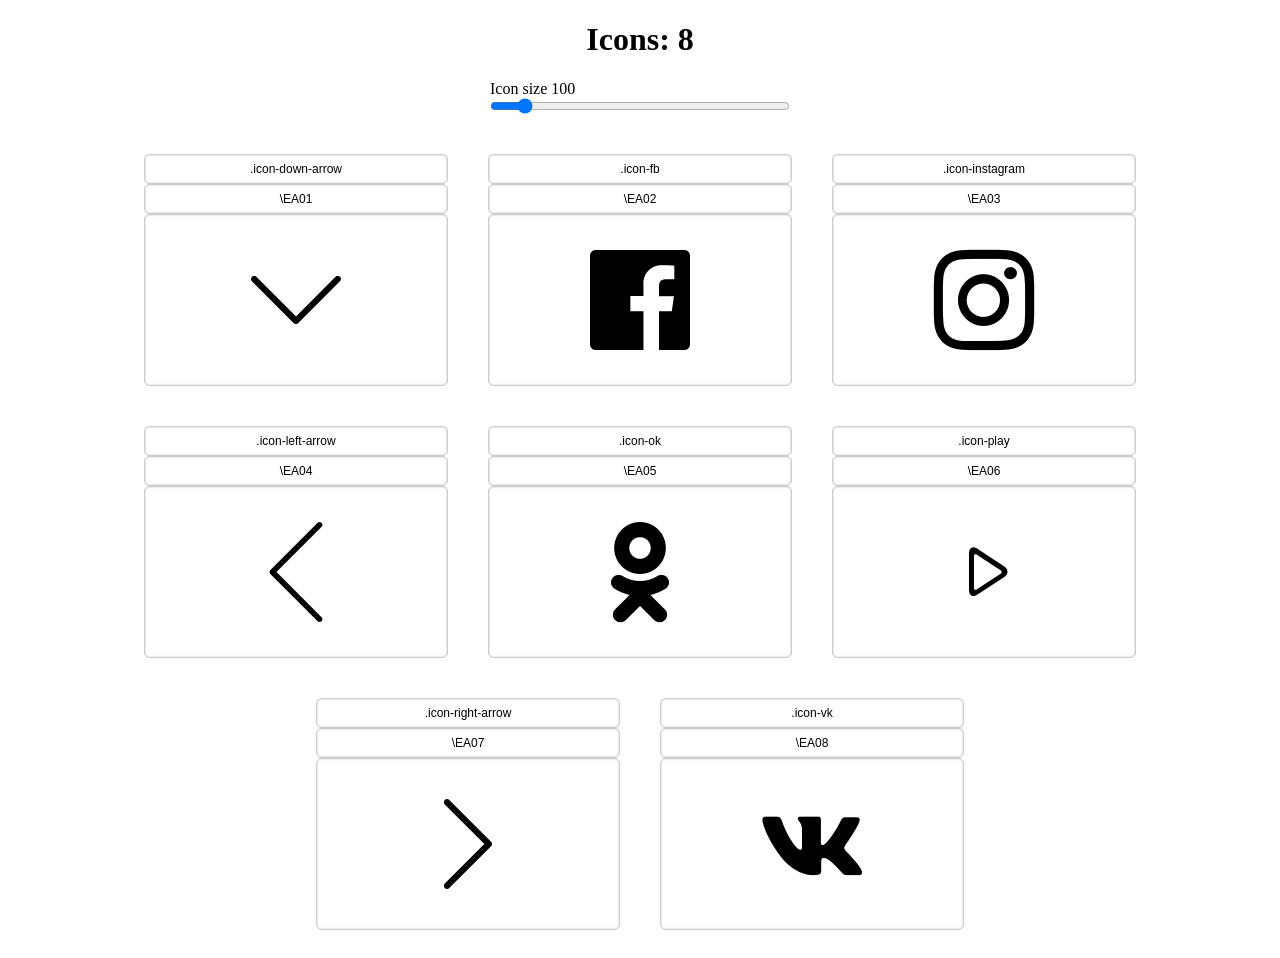
==== docs/iconfont.html @ b315520a "fix" ====
<!DOCTYPE html>
<html>
<head>
  <meta charset="utf-8">
  <meta http-equiv="X-UA-Compatible" content="IE=edge">
  <title>Iconfont Preview</title>
  <style type="text/css" media="all">
    @font-face {
      font-family: "iconfont";
      src: url('fonts/iconfont.eot');
      src: url('fonts/iconfont.eot?#iefix') format('eot'),
        url('fonts/iconfont.woff2') format('woff2'),
        url('fonts/iconfont.woff') format('woff'),
        url('fonts/iconfont.ttf') format('truetype');
      font-weight: normal;
      font-style: normal;
    }

    h1 {
      text-align: center;
    }

    .icons-list {
      list-style-type: none;
      margin: 0;
      padding: 0;
      font-size: 0;
      text-align: center;
    }

    .icon-box {
      display: inline-block;
      vertical-align: middle;
      min-width: 200px;
      min-height: 200px;
      padding: 20px;
      border-radius: 5px;
    }

    .icon-container {
      min-height: 170px;
      text-align: center;
      font-size: 100px;
      display: flex;
      align-items: center;
      justify-content: center;
      border: 1px solid #CCC;
      border-radius: 5px;
      box-shadow: inset 0 0 3px 0 rgba(0, 0, 0, 0.2);
    }

    input:not([type=range]) {
      display: inline-block;
      vertical-align: top;
      width: 100%;
      box-sizing: border-box;
      font-size: 12px;
      border-radius: 5px;
      height: 30px;
      padding: 0;
      text-align: center;
      border: 1px solid #CCC;
      box-shadow: inset 0 0 3px 0 rgba(0, 0, 0, 0.2);
      -webkit-appearance: none;
    }

    input[type=range] {
      display: block;
      width: 100%;
      max-width: 500px;
      margin: auto;
    }

    .icon-class-name {
      width: 70%;
    }

    .icon-unicode {
      width: 30%;
    }

    .icon {
      font-family: "iconfont";
      display: inline-block;
      vertical-align: middle;
      font-style: normal;
      font-weight: normal;
      text-rendering: auto;
      speak: none;
      min-width: 1em;
      line-height: 1;
      -webkit-font-smoothing: antialiased;
      -moz-osx-font-smoothing: grayscale;
    }
    
    .icon-down-arrow:before {
      content: "\EA01";
    }
    .icon-fb:before {
      content: "\EA02";
    }
    .icon-instagram:before {
      content: "\EA03";
    }
    .icon-left-arrow:before {
      content: "\EA04";
    }
    .icon-ok:before {
      content: "\EA05";
    }
    .icon-play:before {
      content: "\EA06";
    }
    .icon-right-arrow:before {
      content: "\EA07";
    }
    .icon-vk:before {
      content: "\EA08";
    }
  </style>
</head>
<body>
  <h1>Icons: <span id="count"></span></h1>

  <label style="display: block; width: 300px; margin: 20px auto;">
    Icon size <output for="size" id="size-value">100</output>
    <input type="range" id="size" value="100" min="6" max="1000">
  </label>

  <ul class="icons-list">
    
    <li class="icon-box">
      <input class="icon-class-name autoselect" type="text" value=".icon-down-arrow" readonly>
      <input class="icon-unicode autoselect" type="text" value="\EA01" readonly>
      <div class="icon-container">
        <i class="icon icon-down-arrow"></i>
      </div>
    </li>
    
    <li class="icon-box">
      <input class="icon-class-name autoselect" type="text" value=".icon-fb" readonly>
      <input class="icon-unicode autoselect" type="text" value="\EA02" readonly>
      <div class="icon-container">
        <i class="icon icon-fb"></i>
      </div>
    </li>
    
    <li class="icon-box">
      <input class="icon-class-name autoselect" type="text" value=".icon-instagram" readonly>
      <input class="icon-unicode autoselect" type="text" value="\EA03" readonly>
      <div class="icon-container">
        <i class="icon icon-instagram"></i>
      </div>
    </li>
    
    <li class="icon-box">
      <input class="icon-class-name autoselect" type="text" value=".icon-left-arrow" readonly>
      <input class="icon-unicode autoselect" type="text" value="\EA04" readonly>
      <div class="icon-container">
        <i class="icon icon-left-arrow"></i>
      </div>
    </li>
    
    <li class="icon-box">
      <input class="icon-class-name autoselect" type="text" value=".icon-ok" readonly>
      <input class="icon-unicode autoselect" type="text" value="\EA05" readonly>
      <div class="icon-container">
        <i class="icon icon-ok"></i>
      </div>
    </li>
    
    <li class="icon-box">
      <input class="icon-class-name autoselect" type="text" value=".icon-play" readonly>
      <input class="icon-unicode autoselect" type="text" value="\EA06" readonly>
      <div class="icon-container">
        <i class="icon icon-play"></i>
      </div>
    </li>
    
    <li class="icon-box">
      <input class="icon-class-name autoselect" type="text" value=".icon-right-arrow" readonly>
      <input class="icon-unicode autoselect" type="text" value="\EA07" readonly>
      <div class="icon-container">
        <i class="icon icon-right-arrow"></i>
      </div>
    </li>
    
    <li class="icon-box">
      <input class="icon-class-name autoselect" type="text" value=".icon-vk" readonly>
      <input class="icon-unicode autoselect" type="text" value="\EA08" readonly>
      <div class="icon-container">
        <i class="icon icon-vk"></i>
      </div>
    </li>
    
  </ul>

  <script>
    var change = document.getElementById('size');
    var changeVal = document.getElementById('size-value');
    var count = document.getElementById('count');
    var autoselect = document.getElementsByClassName('autoselect');
    var icons = document.getElementsByClassName('icon');
    Array.prototype.forEach.call(autoselect, function(el) {
      el.onclick = function() {
        this.focus();
        this.select();
      };
    });
    change.oninput = function() {
      var val = this.value;
      changeVal.value = val;
      Array.prototype.forEach.call(icons, function(el) {
        el.style.fontSize = val + 'px';
      });
    }
    count.innerHTML = icons.length;
  </script>
</body>
</html>
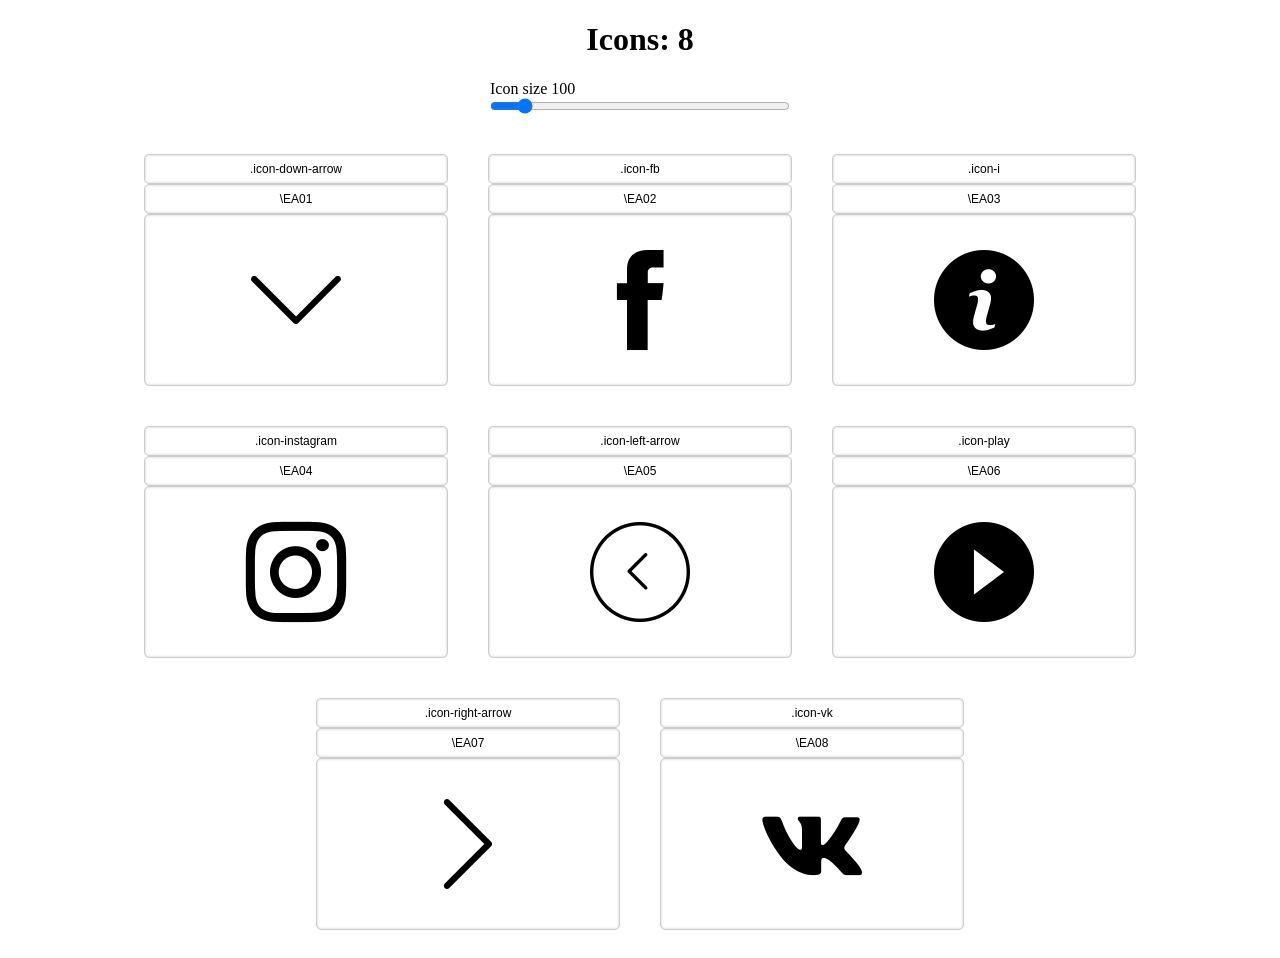
==== commit 27789568: "fix" ====
--- a/docs/iconfont.html
+++ b/docs/iconfont.html
@@ -99,13 +99,13 @@
     .icon-fb:before {
       content: "\EA02";
     }
+    .icon-i:before {
+      content: "\EA03";
+    }
     .icon-instagram:before {
-      content: "\EA03";
+      content: "\EA04";
     }
     .icon-left-arrow:before {
-      content: "\EA04";
-    }
-    .icon-ok:before {
       content: "\EA05";
     }
     .icon-play:before {
@@ -146,8 +146,16 @@
     </li>
     
     <li class="icon-box">
+      <input class="icon-class-name autoselect" type="text" value=".icon-i" readonly>
+      <input class="icon-unicode autoselect" type="text" value="\EA03" readonly>
+      <div class="icon-container">
+        <i class="icon icon-i"></i>
+      </div>
+    </li>
+    
+    <li class="icon-box">
       <input class="icon-class-name autoselect" type="text" value=".icon-instagram" readonly>
-      <input class="icon-unicode autoselect" type="text" value="\EA03" readonly>
+      <input class="icon-unicode autoselect" type="text" value="\EA04" readonly>
       <div class="icon-container">
         <i class="icon icon-instagram"></i>
       </div>
@@ -155,17 +163,9 @@
     
     <li class="icon-box">
       <input class="icon-class-name autoselect" type="text" value=".icon-left-arrow" readonly>
-      <input class="icon-unicode autoselect" type="text" value="\EA04" readonly>
+      <input class="icon-unicode autoselect" type="text" value="\EA05" readonly>
       <div class="icon-container">
         <i class="icon icon-left-arrow"></i>
-      </div>
-    </li>
-    
-    <li class="icon-box">
-      <input class="icon-class-name autoselect" type="text" value=".icon-ok" readonly>
-      <input class="icon-unicode autoselect" type="text" value="\EA05" readonly>
-      <div class="icon-container">
-        <i class="icon icon-ok"></i>
       </div>
     </li>
     
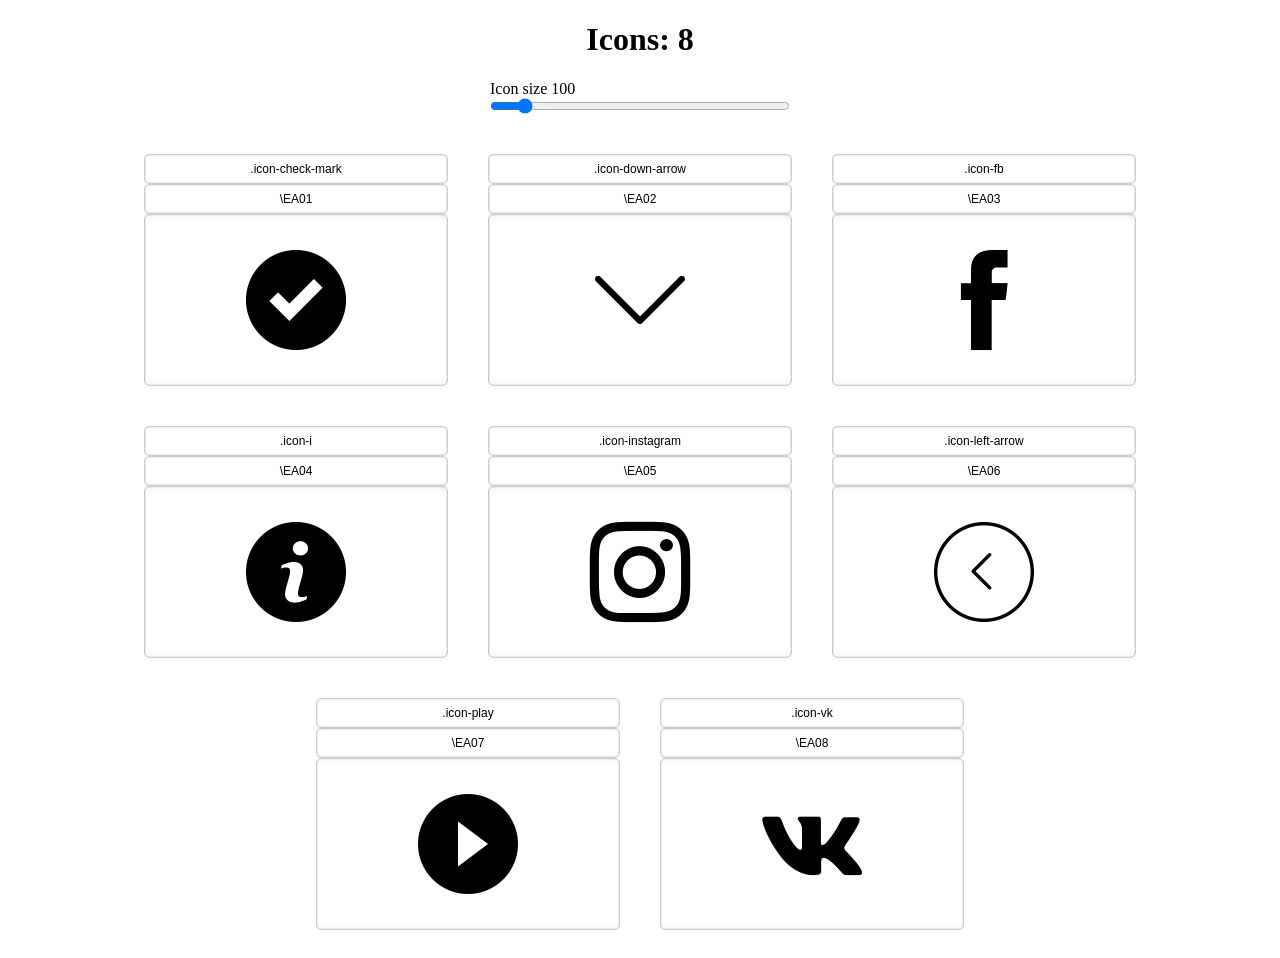
==== commit 013ecd29: "fix" ====
--- a/docs/iconfont.html
+++ b/docs/iconfont.html
@@ -93,25 +93,25 @@
       -moz-osx-font-smoothing: grayscale;
     }
     
+    .icon-check-mark:before {
+      content: "\EA01";
+    }
     .icon-down-arrow:before {
-      content: "\EA01";
+      content: "\EA02";
     }
     .icon-fb:before {
-      content: "\EA02";
+      content: "\EA03";
     }
     .icon-i:before {
-      content: "\EA03";
+      content: "\EA04";
     }
     .icon-instagram:before {
-      content: "\EA04";
+      content: "\EA05";
     }
     .icon-left-arrow:before {
-      content: "\EA05";
+      content: "\EA06";
     }
     .icon-play:before {
-      content: "\EA06";
-    }
-    .icon-right-arrow:before {
       content: "\EA07";
     }
     .icon-vk:before {
@@ -130,8 +130,16 @@
   <ul class="icons-list">
     
     <li class="icon-box">
+      <input class="icon-class-name autoselect" type="text" value=".icon-check-mark" readonly>
+      <input class="icon-unicode autoselect" type="text" value="\EA01" readonly>
+      <div class="icon-container">
+        <i class="icon icon-check-mark"></i>
+      </div>
+    </li>
+    
+    <li class="icon-box">
       <input class="icon-class-name autoselect" type="text" value=".icon-down-arrow" readonly>
-      <input class="icon-unicode autoselect" type="text" value="\EA01" readonly>
+      <input class="icon-unicode autoselect" type="text" value="\EA02" readonly>
       <div class="icon-container">
         <i class="icon icon-down-arrow"></i>
       </div>
@@ -139,7 +147,7 @@
     
     <li class="icon-box">
       <input class="icon-class-name autoselect" type="text" value=".icon-fb" readonly>
-      <input class="icon-unicode autoselect" type="text" value="\EA02" readonly>
+      <input class="icon-unicode autoselect" type="text" value="\EA03" readonly>
       <div class="icon-container">
         <i class="icon icon-fb"></i>
       </div>
@@ -147,7 +155,7 @@
     
     <li class="icon-box">
       <input class="icon-class-name autoselect" type="text" value=".icon-i" readonly>
-      <input class="icon-unicode autoselect" type="text" value="\EA03" readonly>
+      <input class="icon-unicode autoselect" type="text" value="\EA04" readonly>
       <div class="icon-container">
         <i class="icon icon-i"></i>
       </div>
@@ -155,7 +163,7 @@
     
     <li class="icon-box">
       <input class="icon-class-name autoselect" type="text" value=".icon-instagram" readonly>
-      <input class="icon-unicode autoselect" type="text" value="\EA04" readonly>
+      <input class="icon-unicode autoselect" type="text" value="\EA05" readonly>
       <div class="icon-container">
         <i class="icon icon-instagram"></i>
       </div>
@@ -163,7 +171,7 @@
     
     <li class="icon-box">
       <input class="icon-class-name autoselect" type="text" value=".icon-left-arrow" readonly>
-      <input class="icon-unicode autoselect" type="text" value="\EA05" readonly>
+      <input class="icon-unicode autoselect" type="text" value="\EA06" readonly>
       <div class="icon-container">
         <i class="icon icon-left-arrow"></i>
       </div>
@@ -171,17 +179,9 @@
     
     <li class="icon-box">
       <input class="icon-class-name autoselect" type="text" value=".icon-play" readonly>
-      <input class="icon-unicode autoselect" type="text" value="\EA06" readonly>
+      <input class="icon-unicode autoselect" type="text" value="\EA07" readonly>
       <div class="icon-container">
         <i class="icon icon-play"></i>
-      </div>
-    </li>
-    
-    <li class="icon-box">
-      <input class="icon-class-name autoselect" type="text" value=".icon-right-arrow" readonly>
-      <input class="icon-unicode autoselect" type="text" value="\EA07" readonly>
-      <div class="icon-container">
-        <i class="icon icon-right-arrow"></i>
       </div>
     </li>
     
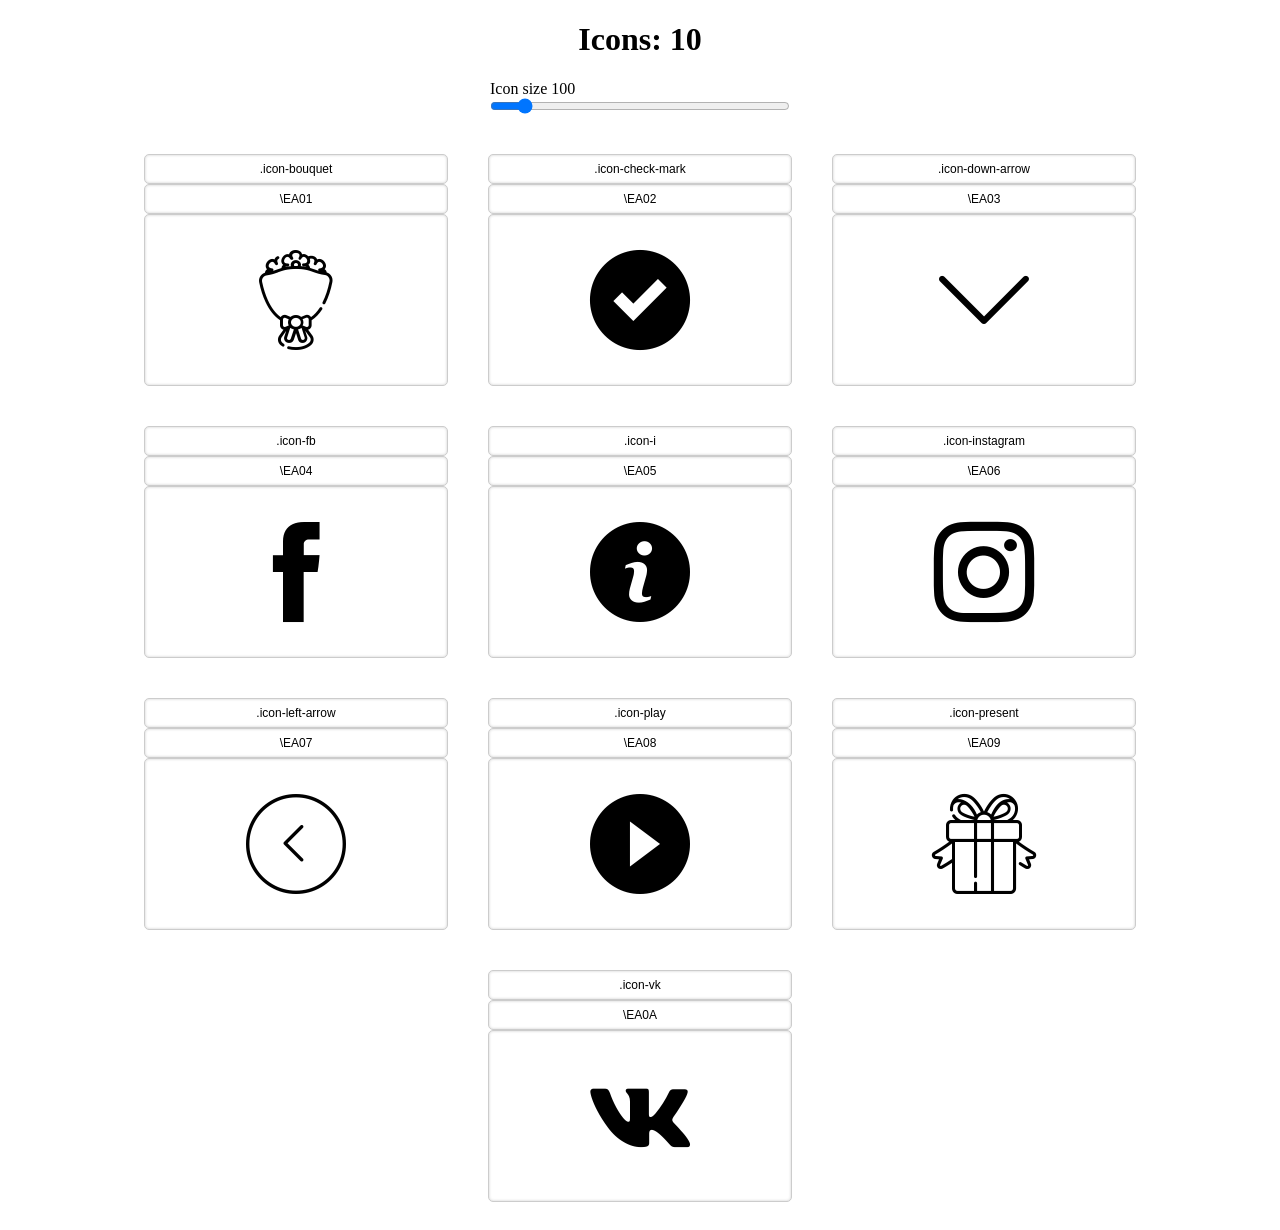
==== commit 1d2deca8: "fix" ====
--- a/docs/iconfont.html
+++ b/docs/iconfont.html
@@ -93,29 +93,35 @@
       -moz-osx-font-smoothing: grayscale;
     }
     
+    .icon-bouquet:before {
+      content: "\EA01";
+    }
     .icon-check-mark:before {
-      content: "\EA01";
+      content: "\EA02";
     }
     .icon-down-arrow:before {
-      content: "\EA02";
+      content: "\EA03";
     }
     .icon-fb:before {
-      content: "\EA03";
+      content: "\EA04";
     }
     .icon-i:before {
-      content: "\EA04";
+      content: "\EA05";
     }
     .icon-instagram:before {
-      content: "\EA05";
+      content: "\EA06";
     }
     .icon-left-arrow:before {
-      content: "\EA06";
+      content: "\EA07";
     }
     .icon-play:before {
-      content: "\EA07";
+      content: "\EA08";
+    }
+    .icon-present:before {
+      content: "\EA09";
     }
     .icon-vk:before {
-      content: "\EA08";
+      content: "\EA0A";
     }
   </style>
 </head>
@@ -130,8 +136,16 @@
   <ul class="icons-list">
     
     <li class="icon-box">
+      <input class="icon-class-name autoselect" type="text" value=".icon-bouquet" readonly>
+      <input class="icon-unicode autoselect" type="text" value="\EA01" readonly>
+      <div class="icon-container">
+        <i class="icon icon-bouquet"></i>
+      </div>
+    </li>
+    
+    <li class="icon-box">
       <input class="icon-class-name autoselect" type="text" value=".icon-check-mark" readonly>
-      <input class="icon-unicode autoselect" type="text" value="\EA01" readonly>
+      <input class="icon-unicode autoselect" type="text" value="\EA02" readonly>
       <div class="icon-container">
         <i class="icon icon-check-mark"></i>
       </div>
@@ -139,7 +153,7 @@
     
     <li class="icon-box">
       <input class="icon-class-name autoselect" type="text" value=".icon-down-arrow" readonly>
-      <input class="icon-unicode autoselect" type="text" value="\EA02" readonly>
+      <input class="icon-unicode autoselect" type="text" value="\EA03" readonly>
       <div class="icon-container">
         <i class="icon icon-down-arrow"></i>
       </div>
@@ -147,7 +161,7 @@
     
     <li class="icon-box">
       <input class="icon-class-name autoselect" type="text" value=".icon-fb" readonly>
-      <input class="icon-unicode autoselect" type="text" value="\EA03" readonly>
+      <input class="icon-unicode autoselect" type="text" value="\EA04" readonly>
       <div class="icon-container">
         <i class="icon icon-fb"></i>
       </div>
@@ -155,7 +169,7 @@
     
     <li class="icon-box">
       <input class="icon-class-name autoselect" type="text" value=".icon-i" readonly>
-      <input class="icon-unicode autoselect" type="text" value="\EA04" readonly>
+      <input class="icon-unicode autoselect" type="text" value="\EA05" readonly>
       <div class="icon-container">
         <i class="icon icon-i"></i>
       </div>
@@ -163,7 +177,7 @@
     
     <li class="icon-box">
       <input class="icon-class-name autoselect" type="text" value=".icon-instagram" readonly>
-      <input class="icon-unicode autoselect" type="text" value="\EA05" readonly>
+      <input class="icon-unicode autoselect" type="text" value="\EA06" readonly>
       <div class="icon-container">
         <i class="icon icon-instagram"></i>
       </div>
@@ -171,7 +185,7 @@
     
     <li class="icon-box">
       <input class="icon-class-name autoselect" type="text" value=".icon-left-arrow" readonly>
-      <input class="icon-unicode autoselect" type="text" value="\EA06" readonly>
+      <input class="icon-unicode autoselect" type="text" value="\EA07" readonly>
       <div class="icon-container">
         <i class="icon icon-left-arrow"></i>
       </div>
@@ -179,15 +193,23 @@
     
     <li class="icon-box">
       <input class="icon-class-name autoselect" type="text" value=".icon-play" readonly>
-      <input class="icon-unicode autoselect" type="text" value="\EA07" readonly>
+      <input class="icon-unicode autoselect" type="text" value="\EA08" readonly>
       <div class="icon-container">
         <i class="icon icon-play"></i>
       </div>
     </li>
     
     <li class="icon-box">
+      <input class="icon-class-name autoselect" type="text" value=".icon-present" readonly>
+      <input class="icon-unicode autoselect" type="text" value="\EA09" readonly>
+      <div class="icon-container">
+        <i class="icon icon-present"></i>
+      </div>
+    </li>
+    
+    <li class="icon-box">
       <input class="icon-class-name autoselect" type="text" value=".icon-vk" readonly>
-      <input class="icon-unicode autoselect" type="text" value="\EA08" readonly>
+      <input class="icon-unicode autoselect" type="text" value="\EA0A" readonly>
       <div class="icon-container">
         <i class="icon icon-vk"></i>
       </div>
